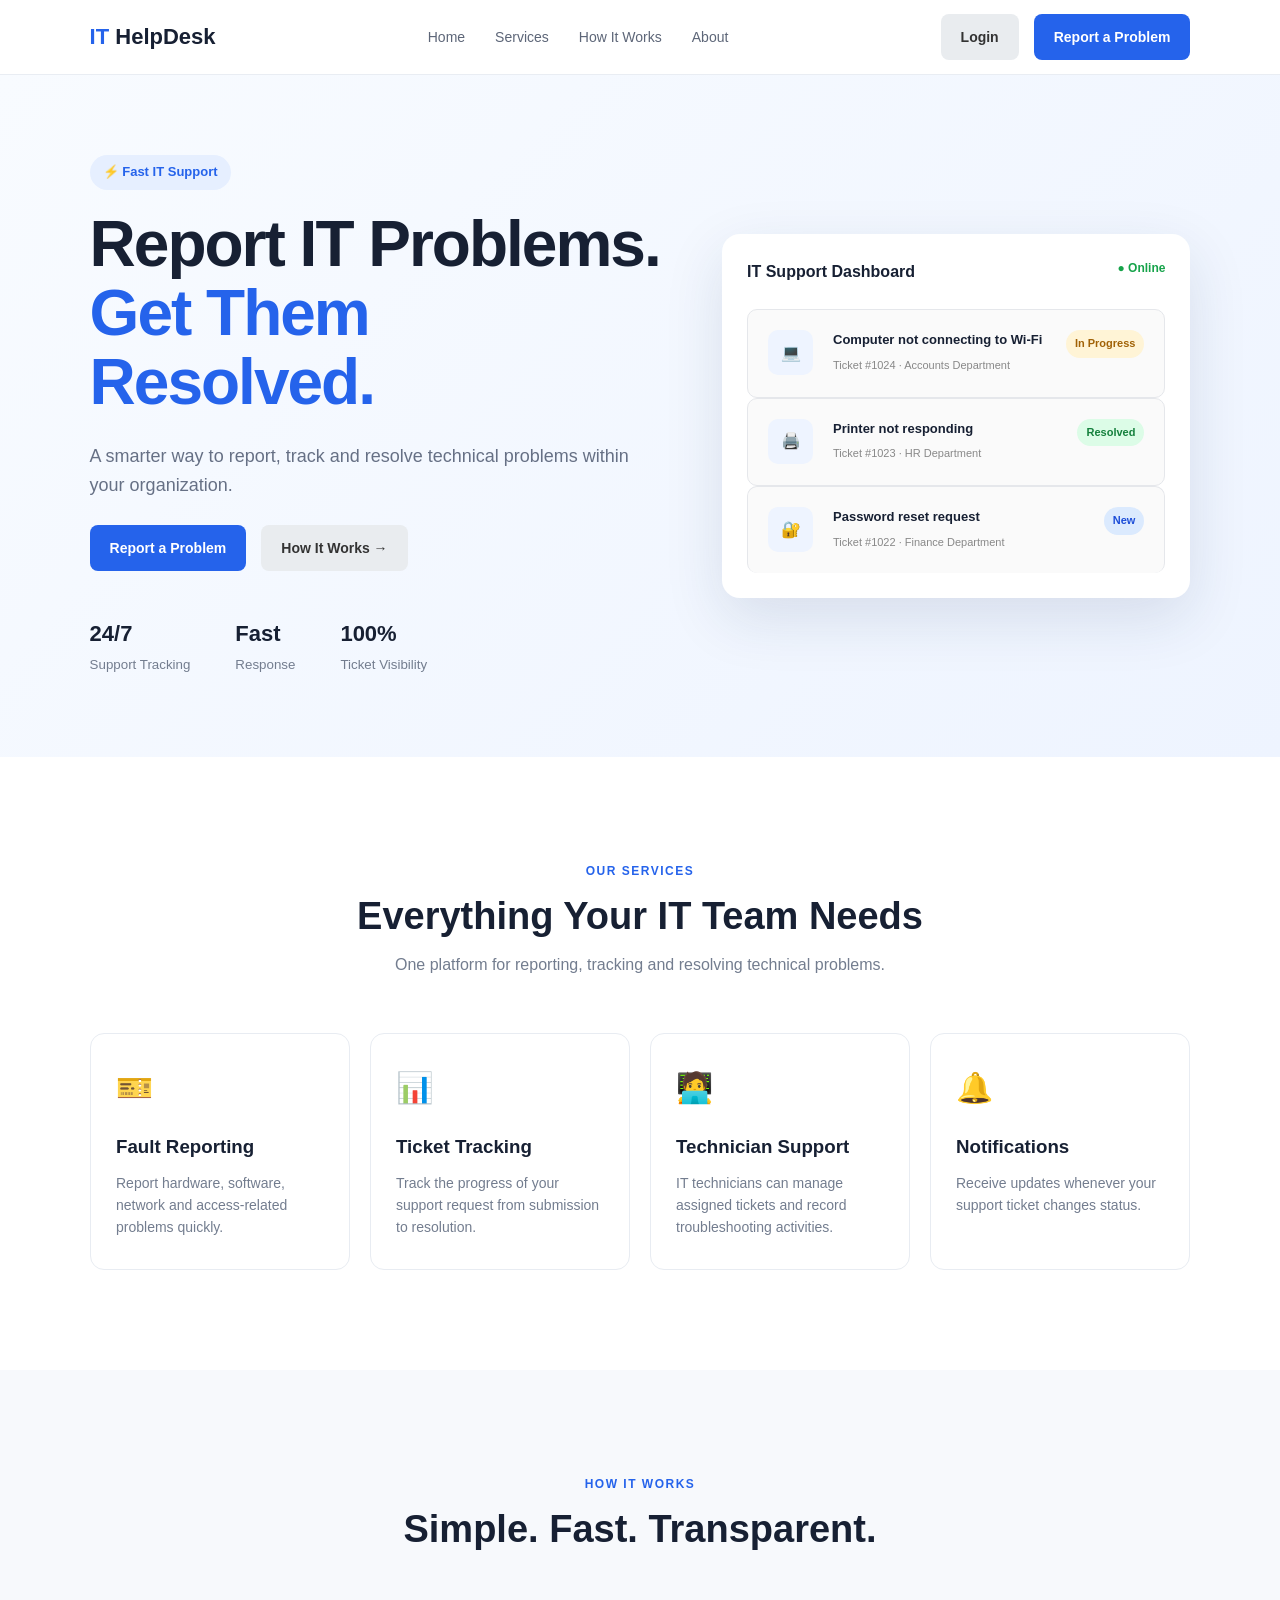
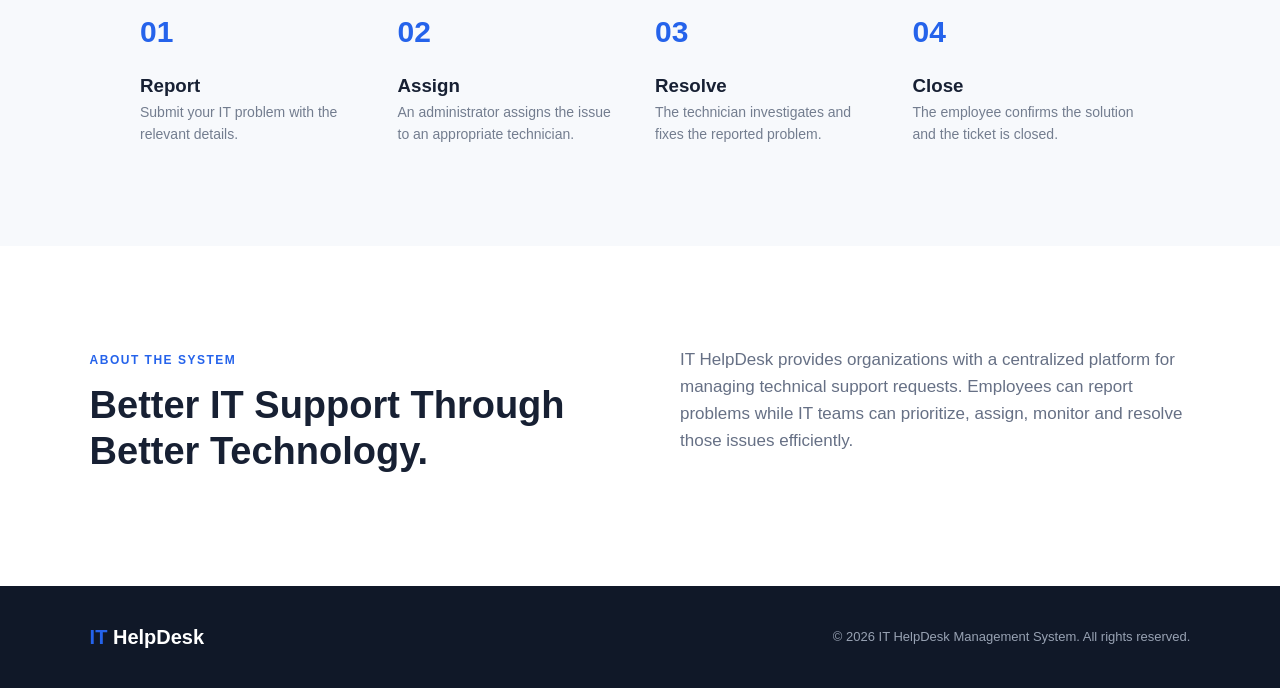
==== index.html @ 7e47dc06 "initial upload" ====
<!DOCTYPE html>
<html lang="en">
<head>
    <meta charset="UTF-8">
    <meta name="viewport" content="width=device-width, initial-scale=1.0">

    <title>IT HelpDesk | Report & Resolve</title>

    <link rel="stylesheet" href="css/style.css">
</head>

<body>

    <!-- Navigation -->
    <header class="navbar">
        <div class="logo">
            <span>IT</span> HelpDesk
        </div>

        <nav>
            <a href="#home">Home</a>
            <a href="#services">Services</a>
            <a href="#how-it-works">How It Works</a>
            <a href="#about">About</a>
        </nav>

        <div class="nav-buttons">
            <a href="login.html" class="secondary-btn">
                Login
            </a>
            <a href="login.html" class="primary-btn">
                Report a Problem
            </a>
        </div>
    </header>


    <!-- Hero Section -->
    <section id="home" class="hero">

        <div class="hero-content">

            <div class="badge">
                ⚡ Fast IT Support
            </div>

            <h1>
                Report IT Problems.
                <span>Get Them Resolved.</span>
            </h1>

            <p>
                A smarter way to report, track and resolve technical
                problems within your organization.
            </p>

            <div class="hero-buttons">
                <a href="login.html" class="primary-btn large">
                    Report a Problem
                </a>

                <a href="#how-it-works" class="secondary-btn">
                    How It Works →
                </a>
            </div>

            <div class="hero-stats">

                <div>
                    <strong>24/7</strong>
                    <small>Support Tracking</small>
                </div>

                <div>
                    <strong>Fast</strong>
                    <small>Response</small>
                </div>

                <div>
                    <strong>100%</strong>
                    <small>Ticket Visibility</small>
                </div>

            </div>

        </div>

        <!-- Dashboard Preview -->
        <div class="dashboard-preview">

            <div class="preview-header">
                <span>IT Support Dashboard</span>
                <span class="online">● Online</span>
            </div>

            <div class="ticket-card">

                <div class="ticket-icon">💻</div>

                <div class="ticket-info">
                    <strong>Computer not connecting to Wi-Fi</strong>
                    <small>Ticket #1024 · Accounts Department</small>
                </div>

                <span class="status progress">
                    In Progress
                </span>

            </div>

            <div class="ticket-card">

                <div class="ticket-icon">🖨️</div>

                <div class="ticket-info">
                    <strong>Printer not responding</strong>
                    <small>Ticket #1023 · HR Department</small>
                </div>

                <span class="status resolved">
                    Resolved
                </span>

            </div>

            <div class="ticket-card">

                <div class="ticket-icon">🔐</div>

                <div class="ticket-info">
                    <strong>Password reset request</strong>
                    <small>Ticket #1022 · Finance Department</small>
                </div>

                <span class="status new">
                    New
                </span>

            </div>

        </div>

    </section>


    <!-- Services -->
    <section id="services" class="section">

        <div class="section-heading">
            <span>OUR SERVICES</span>

            <h2>
                Everything Your IT Team Needs
            </h2>

            <p>
                One platform for reporting, tracking and resolving
                technical problems.
            </p>
        </div>


        <div class="services-grid">

            <a href="login.html" class="service-card">
                <div class="service-icon">🎫</div>
                <h3>Fault Reporting</h3>
                <p>
                    Report hardware, software, network and
                    access-related problems quickly.
                </p>
            </a>


            <a href="login.html" class="service-card">
                <div class="service-icon">📊</div>
                <h3>Ticket Tracking</h3>
                <p>
                    Track the progress of your support request
                    from submission to resolution.
                </p>
            </a>


            <a href="login.html" class="service-card">
                <div class="service-icon">🧑‍💻</div>
                <h3>Technician Support</h3>
                <p>
                    IT technicians can manage assigned tickets
                    and record troubleshooting activities.
                </p>
            </a>


            <a href="login.html" class="service-card">
                <div class="service-icon">🔔</div>
                <h3>Notifications</h3>
                <p>
                    Receive updates whenever your support ticket
                    changes status.
                </p>
            </a>

        </div>

    </section>


    <!-- How it works -->
    <section id="how-it-works" class="how-section">

        <div class="section-heading">
            <span>HOW IT WORKS</span>

            <h2>
                Simple. Fast. Transparent.
            </h2>
        </div>


        <div class="steps">

            <div class="step">
                <div class="step-number">01</div>
                <h3>Report</h3>
                <p>
                    Submit your IT problem with the relevant
                    details.
                </p>
            </div>


            <div class="step">
                <div class="step-number">02</div>
                <h3>Assign</h3>
                <p>
                    An administrator assigns the issue to
                    an appropriate technician.
                </p>
            </div>


            <div class="step">
                <div class="step-number">03</div>
                <h3>Resolve</h3>
                <p>
                    The technician investigates and fixes
                    the reported problem.
                </p>
            </div>


            <div class="step">
                <div class="step-number">04</div>
                <h3>Close</h3>
                <p>
                    The employee confirms the solution and
                    the ticket is closed.
                </p>
            </div>

        </div>

    </section>


    <!-- About -->
    <section id="about" class="about-section">

        <div>
            <span>ABOUT THE SYSTEM</span>

            <h2>
                Better IT Support Through Better Technology.
            </h2>
        </div>

        <p>
            IT HelpDesk provides organizations with a centralized
            platform for managing technical support requests.
            Employees can report problems while IT teams can
            prioritize, assign, monitor and resolve those issues
            efficiently.
        </p>

    </section>


    <!-- Footer -->
    <footer>

        <div class="footer-logo">
            <span>IT</span> HelpDesk
        </div>

        <p>
            © 2026 IT HelpDesk Management System.
            All rights reserved.
        </p>

    </footer>


    <script src="js/script.js"></script>

</body>
</html>
---- css/style.css ----
* {
    margin: 0;
    padding: 0;
    box-sizing: border-box;
}

html {
    scroll-behavior: smooth;
}

body {
    font-family: Arial, Helvetica, sans-serif;
    background: #f7f9fc;
    color: #172033;
    line-height: 1.6;
}

a {
    text-decoration: none;
    color: inherit;
}

/* Navigation */

.navbar {
    height: 75px;
    background: white;
    display: flex;
    align-items: center;
    justify-content: space-between;
    padding: 0 7%;
    border-bottom: 1px solid #e9edf3;
    position: sticky;
    top: 0;
    z-index: 1000;
}

.logo {
    font-size: 22px;
    font-weight: 700;
}

.logo span,
.footer-logo span {
    color: #2563eb;
}

.navbar nav {
    display: flex;
    gap: 30px;
}

.navbar nav a {
    font-size: 14px;
    color: #5d6678;
    transition: 0.3s;
}

.navbar nav a:hover {
    color: #2563eb;
}

.nav-buttons {
    display: flex;
    align-items: center;
    gap: 15px;
}

.login-btn {
    font-size: 14px;
    font-weight: 600;
}

.primary-btn {
    background: #2563eb;
    color: white;
    padding: 11px 20px;
    border-radius: 8px;
    font-size: 14px;
    font-weight: 600;
    display: inline-block;
    transition: 0.3s;
}

.primary-btn:hover {
    background: #1d4ed8;
    transform: translateY(-2px);
}

.large {
    padding: 15px 25px;
}

.secondary-btn {
    border: 1px solid #d9dee8;
    background: white;
    padding: 14px 22px;
    border-radius: 8px;
    font-weight: 600;
    font-size: 14px;
}


/* Hero */

.hero {
    min-height: 650px;
    padding: 80px 7%;
    display: grid;
    grid-template-columns: 1.1fr 0.9fr;
    gap: 60px;
    align-items: center;
    background: linear-gradient(135deg, #f8fbff, #eef4ff);
}

.badge {
    display: inline-block;
    background: #e6efff;
    color: #2563eb;
    padding: 7px 13px;
    border-radius: 20px;
    font-size: 13px;
    font-weight: 600;
    margin-bottom: 20px;
}

.hero h1 {
    font-size: clamp(40px, 5vw, 65px);
    line-height: 1.08;
    letter-spacing: -2px;
    max-width: 700px;
}

.hero h1 span {
    display: block;
    color: #2563eb;
}

.hero p {
    color: #667085;
    max-width: 570px;
    margin: 25px 0;
    font-size: 18px;
}

.hero-buttons {
    display: flex;
    gap: 15px;
    align-items: center;
}

.hero-stats {
    display: flex;
    gap: 45px;
    margin-top: 45px;
}

.hero-stats strong {
    display: block;
    font-size: 22px;
}

.hero-stats small {
    color: #737d8f;
}


/* Dashboard Preview */

.dashboard-preview {
    background: white;
    border-radius: 18px;
    padding: 25px;
    box-shadow: 0 20px 60px rgba(25, 50, 90, 0.12);
}

.preview-header {
    display: flex;
    justify-content: space-between;
    font-weight: 700;
    margin-bottom: 25px;
}

.online {
    color: #16a34a;
    font-size: 12px;
}

.ticket-card {
    display: flex;
    align-items: center;
    gap: 15px;
    padding: 18px 0;
    border-bottom: 1px solid #edf0f4;
}

.ticket-card:last-child {
    border-bottom: none;
}

.ticket-icon {
    width: 45px;
    height: 45px;
    display: grid;
    place-items: center;
    background: #eef4ff;
    border-radius: 10px;
}

.ticket-info {
    flex: 1;
}

.ticket-info strong {
    display: block;
    font-size: 13px;
}

.ticket-info small {
    color: #8a93a3;
    font-size: 11px;
}

.status {
    font-size: 11px;
    padding: 5px 9px;
    border-radius: 20px;
    font-weight: 600;
}

.progress {
    background: #fff4d6;
    color: #a16207;
}

.resolved {
    background: #dcfce7;
    color: #15803d;
}

.new {
    background: #dbeafe;
    color: #1d4ed8;
}


/* General sections */

.section {
    padding: 100px 7%;
    background: white;
}

.section-heading {
    text-align: center;
    max-width: 650px;
    margin: auto;
}

.section-heading span,
.about-section span {
    color: #2563eb;
    font-size: 12px;
    font-weight: 700;
    letter-spacing: 1.5px;
}

.section-heading h2,
.about-section h2 {
    font-size: 38px;
    line-height: 1.2;
    margin: 12px 0;
}

.section-heading p {
    color: #737d8f;
}


/* Services */

.services-grid {
    max-width: 1100px;
    margin: 55px auto 0;
    display: grid;
    grid-template-columns: repeat(4, 1fr);
    gap: 20px;
}

.service-card {
    border: 1px solid #e8ecf2;
    padding: 30px 25px;
    border-radius: 14px;
    transition: 0.3s;
}

.service-card:hover {
    transform: translateY(-6px);
    box-shadow: 0 15px 35px rgba(20, 40, 80, 0.08);
}

.service-icon {
    font-size: 30px;
    margin-bottom: 20px;
}

.service-card h3 {
    margin-bottom: 10px;
}

.service-card p {
    color: #737d8f;
    font-size: 14px;
}


/* How it works */

.how-section {
    padding: 100px 7%;
    background: #f7f9fc;
}

.steps {
    max-width: 1000px;
    margin: 55px auto 0;
    display: grid;
    grid-template-columns: repeat(4, 1fr);
    gap: 30px;
}

.step-number {
    color: #2563eb;
    font-size: 30px;
    font-weight: 700;
    margin-bottom: 15px;
}

.step p {
    color: #737d8f;
    font-size: 14px;
}


/* About */

.about-section {
    padding: 100px 7%;
    display: grid;
    grid-template-columns: 1fr 1fr;
    gap: 80px;
    background: white;
}

.about-section p {
    color: #667085;
    font-size: 17px;
}


/* Footer */

footer {
    padding: 35px 7%;
    background: #101828;
    color: white;
    display: flex;
    justify-content: space-between;
    align-items: center;
}

.footer-logo {
    font-size: 20px;
    font-weight: 700;
}

footer p {
    color: #98a2b3;
    font-size: 13px;
}


/* Responsive */

@media (max-width: 1000px) {

    .navbar nav {
        display: none;
    }

    .hero {
        grid-template-columns: 1fr;
    }

    .services-grid {
        grid-template-columns: repeat(2, 1fr);
    }

    .steps {
        grid-template-columns: repeat(2, 1fr);
    }

    .about-section {
        grid-template-columns: 1fr;
    }
}


@media (max-width: 600px) {

    .navbar {
        padding: 0 5%;
    }

    .nav-buttons .primary-btn {
        display: none;
    }

    .hero {
        padding: 60px 5%;
    }

    .hero h1 {
        font-size: 42px;
    }

    .hero-buttons {
        flex-direction: column;
        align-items: stretch;
    }

    .hero-stats {
        gap: 20px;
        flex-wrap: wrap;
    }

    .services-grid,
    .steps {
        grid-template-columns: 1fr;
    }

    .section,
    .how-section,
    .about-section {
        padding: 70px 5%;
    }

    footer {
        flex-direction: column;
        gap: 15px;
        text-align: center;
    }
}
/* ==========================================
   DASHBOARD
========================================== */

.dashboard-container {
    width: 90%;
    max-width: 1200px;
    margin: 50px auto;
}

.dashboard-header {
    display: flex;
    justify-content: space-between;
    align-items: center;
    gap: 20px;
    margin-bottom: 35px;
}

.dashboard-header h1 {
    margin-bottom: 8px;
}

.dashboard-header p {
    color: #666;
}


/* ==========================================
   BUTTONS
========================================== */

.primary-btn,
.secondary-btn,
.logout-btn {
    border: none;
    cursor: pointer;
    text-decoration: none;
    display: inline-block;
    padding: 12px 20px;
    border-radius: 8px;
    font-weight: 600;
}

.secondary-btn {
    background: #e9ecef;
    color: #333;
}

.logout-btn {
    background: #dc3545;
    color: white;
}


/* ==========================================
   STATS
========================================== */

.stats-grid {
    display: grid;
    grid-template-columns:
        repeat(4, 1fr);

    gap: 20px;

    margin-bottom: 40px;
}

.stat-card {
    background: white;
    padding: 25px;
    border-radius: 12px;
    box-shadow:
        0 4px 15px rgba(0,0,0,0.08);
}

.stat-card h3 {
    color: #666;
    font-size: 15px;
}

.stat-card p {
    font-size: 32px;
    font-weight: bold;
    margin-top: 10px;
}


/* ==========================================
   DASHBOARD SECTION
========================================== */

.dashboard-section {
    background: white;
    padding: 30px;
    border-radius: 12px;
    box-shadow:
        0 4px 15px rgba(0,0,0,0.08);
}

.section-header {
    display: flex;
    justify-content: space-between;
    margin-bottom: 25px;
}


/* ==========================================
   TICKETS
========================================== */

.ticket-list {
    display: flex;
    flex-direction: column;
    gap: 15px;
}

.ticket-card {
    display: flex;
    justify-content: space-between;
    align-items: flex-start;
    gap: 20px;

    padding: 20px;

    border: 1px solid #e5e7eb;

    border-radius: 10px;

    background: #fafafa;
}

.ticket-card h3 {
    margin-bottom: 8px;
}

.ticket-card p {
    color: #555;
    margin: 6px 0;
}

.ticket-card small {
    color: #888;
}


/* ==========================================
   STATUS
========================================== */

.status-badge {
    padding: 7px 13px;
    border-radius: 20px;
    background: #e7f1ff;
    color: #0d6efd;
    font-size: 13px;
    font-weight: bold;
    white-space: nowrap;
}


/* ==========================================
   EMPTY STATE
========================================== */

.empty-state {
    text-align: center;
    padding: 50px 20px;
}

.empty-state p {
    margin: 10px 0 25px;
}


/* ==========================================
   FORM
========================================== */

.form-container {
    width: 90%;
    max-width: 850px;
    margin: 50px auto;
}

.form-header {
    margin-bottom: 30px;
}

.form-header p {
    color: #666;
    margin-top: 10px;
}

.ticket-form {
    background: white;
    padding: 35px;
    border-radius: 12px;

    box-shadow:
        0 4px 15px rgba(0,0,0,0.08);
}

.form-group {
    display: flex;
    flex-direction: column;
    margin-bottom: 20px;
}

.form-group label {
    font-weight: 600;
    margin-bottom: 8px;
}

.form-group input,
.form-group select,
.form-group textarea {
    padding: 13px;

    border: 1px solid #d5d9df;

    border-radius: 7px;

    font-size: 15px;

    font-family: inherit;
}

.form-group textarea {
    resize: vertical;
}

.form-row {
    display: grid;
    grid-template-columns: 1fr 1fr;
    gap: 20px;
}

.form-actions {
    display: flex;
    justify-content: flex-end;
    gap: 12px;
    margin-top: 25px;
}


/* ==========================================
   MOBILE
========================================== */

@media (max-width: 768px) {

    .stats-grid {
        grid-template-columns: 1fr 1fr;
    }

    .dashboard-header {
        flex-direction: column;
        align-items: flex-start;
    }

    .form-row {
        grid-template-columns: 1fr;
    }

    .ticket-card {
        flex-direction: column;
    }

}


@media (max-width: 500px) {

    .stats-grid {
        grid-template-columns: 1fr;
    }

}

/* ==========================================
   AUTHENTICATION PAGES
========================================== */

.auth-page {
    min-height: 100vh;
    background: linear-gradient(135deg, #f8fbff, #eef4ff);
}

.auth-container {
    width: 92%;
    max-width: 520px;
    margin: 60px auto;
}

.auth-card {
    background: #fff;
    padding: 42px;
    border-radius: 18px;
    box-shadow: 0 20px 60px rgba(25, 50, 90, 0.12);
}

.auth-icon {
    width: 56px;
    height: 56px;
    display: grid;
    place-items: center;
    background: #eef4ff;
    border-radius: 14px;
    font-size: 26px;
    margin-bottom: 18px;
}

.page-label {
    display: inline-block;
    color: #2563eb;
    font-size: 11px;
    font-weight: 800;
    letter-spacing: 1.4px;
    margin-bottom: 8px;
}

.auth-card h1 {
    font-size: 34px;
    margin: 5px 0 8px;
}

.auth-subtitle {
    color: #667085;
    margin-bottom: 28px;
}

.auth-form {
    display: flex;
    flex-direction: column;
    gap: 4px;
}

.auth-submit {
    width: 100%;
    border: 0;
    cursor: pointer;
    margin-top: 8px;
}

.auth-footer {
    text-align: center;
    margin-top: 24px;
    color: #667085;
}

.auth-footer a,
.back-link {
    color: #2563eb;
    font-weight: 600;
}

.back-link {
    display: block;
    text-align: center;
    margin-top: 18px;
    font-size: 14px;
}

.form-message {
    padding: 12px 14px;
    border-radius: 8px;
    margin: 8px 0 10px;
    font-size: 14px;
}

.form-message.error {
    background: #fff1f2;
    color: #be123c;
    border: 1px solid #fecdd3;
}

.form-message.success {
    background: #f0fdf4;
    color: #15803d;
    border: 1px solid #bbf7d0;
}

.field-help {
    color: #8a93a3;
    text-align: right;
    margin-top: 4px;
}

.service-card {
    color: inherit;
}

.navbar nav a.active {
    color: #2563eb;
    font-weight: 600;
}

@media (max-width: 600px) {
    .auth-card {
        padding: 28px 22px;
    }

    .auth-card h1 {
        font-size: 29px;
    }
}
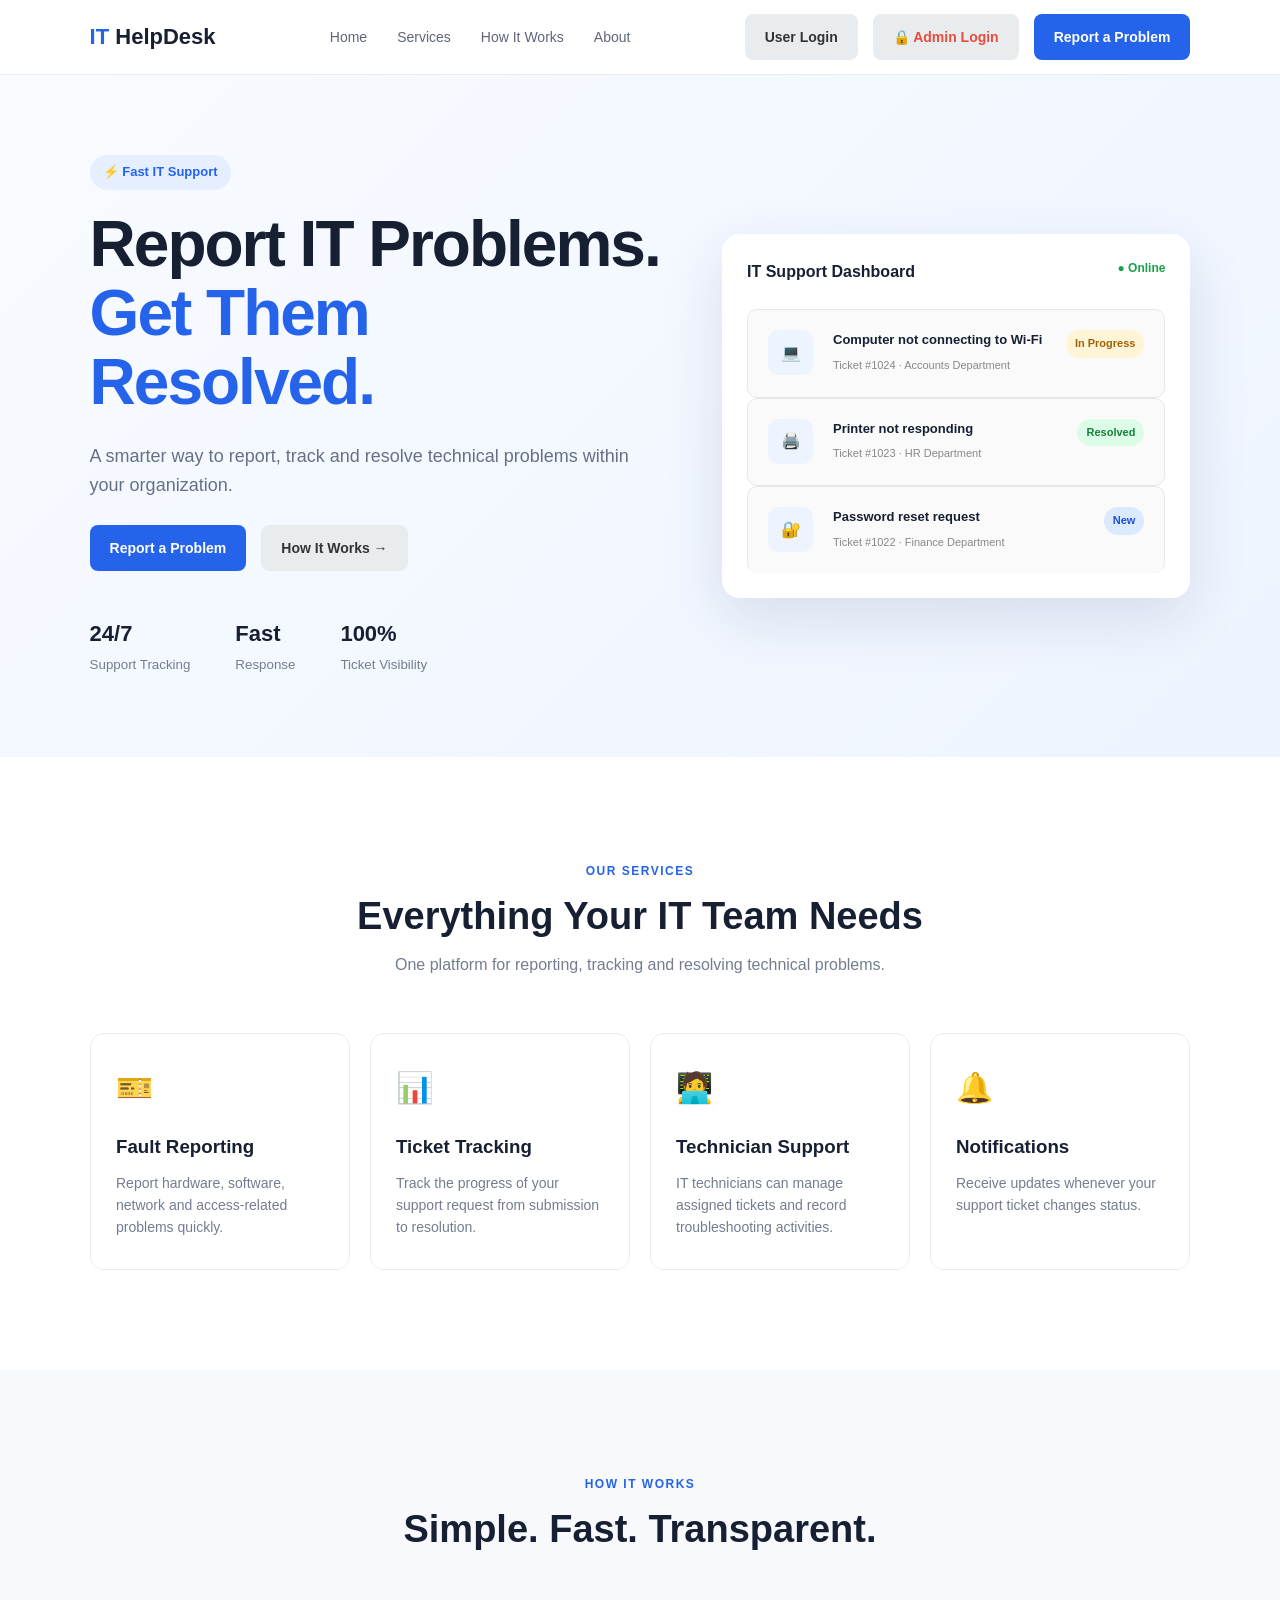
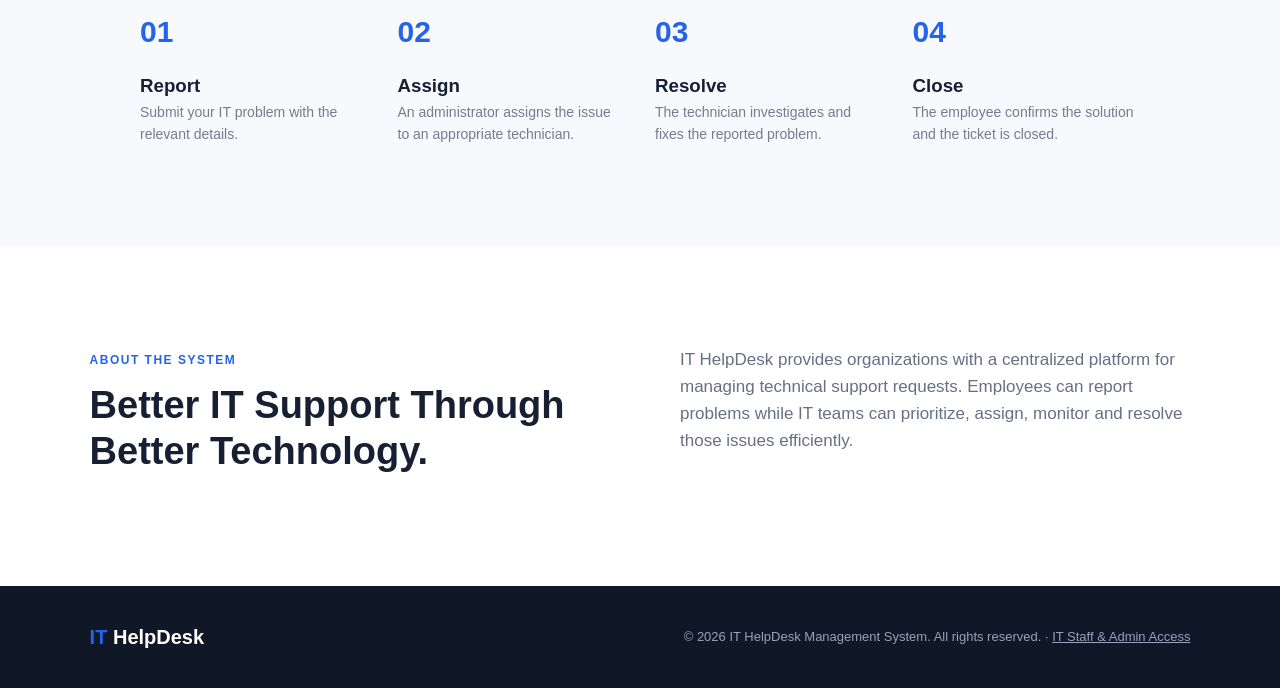
==== commit 25ed330c: "final commit" ====
--- a/index.html
+++ b/index.html
@@ -26,7 +26,10 @@
 
         <div class="nav-buttons">
             <a href="login.html" class="secondary-btn">
-                Login
+                User Login
+            </a>
+            <a href="admin-login.html" class="secondary-btn" style="border-color: #e74c3c; color: #e74c3c;">
+                🔒 Admin Login
             </a>
             <a href="login.html" class="primary-btn">
                 Report a Problem
@@ -182,7 +185,7 @@
             </a>
 
 
-            <a href="login.html" class="service-card">
+            <a href="admin-login.html" class="service-card">
                 <div class="service-icon">🧑‍💻</div>
                 <h3>Technician Support</h3>
                 <p>
@@ -294,8 +297,8 @@
         </div>
 
         <p>
-            © 2026 IT HelpDesk Management System.
-            All rights reserved.
+            © 2026 IT HelpDesk Management System. All rights reserved.
+            · <a href="admin-login.html" style="color: #94a3b8; text-decoration: underline;">IT Staff & Admin Access</a>
         </p>
 
     </footer>
--- a/css/style.css
+++ b/css/style.css
@@ -858,3 +858,48 @@
         font-size: 29px;
     }
 }
+/* Admin Layout & Sidebar */
+.badge-admin { background: #e74c3c; color: #fff; padding: 2px 6px; font-size: 0.7rem; border-radius: 4px; margin-left: 5px; }
+.admin-navbar { display: flex; justify-content: space-between; align-items: center; border-bottom: 1px solid #e0e0e0; }
+.btn-sm { padding: 6px 12px; font-size: 0.85rem; }
+
+.admin-layout { display: flex; min-height: calc(100vh - 60px); }
+.sidebar { width: 220px; background: #1e293b; color: #fff; padding: 20px 0; }
+.sidebar-nav a { display: block; color: #94a3b8; padding: 12px 20px; text-decoration: none; font-size: 0.95rem; }
+.sidebar-nav a:hover, .sidebar-nav a.active { background: #334155; color: #fff; }
+
+.admin-main { flex: 1; padding: 25px; background: #f8fafc; }
+
+/* Dashboard Cards */
+.stats-grid { display: grid; grid-template-columns: repeat(auto-fit, minmax(200px, 1fr)); gap: 15px; margin-bottom: 25px; }
+.stat-card { background: #fff; padding: 20px; border-radius: 8px; box-shadow: 0 2px 4px rgba(0,0,0,0.05); border-left: 4px solid #94a3b8; }
+.stat-card.border-yellow { border-left-color: #f1c40f; }
+.stat-card.border-blue { border-left-color: #3498db; }
+.stat-card.border-green { border-left-color: #2ecc71; }
+.stat-number { font-size: 1.8rem; font-weight: bold; margin: 5px 0; }
+.stat-desc { font-size: 0.8rem; color: #64748b; }
+
+/* Admin Table */
+.table-container { background: #fff; border-radius: 8px; padding: 20px; box-shadow: 0 2px 4px rgba(0,0,0,0.05); }
+.table-header { display: flex; justify-content: space-between; align-items: center; margin-bottom: 15px; flex-wrap: wrap; gap: 10px; }
+.filter-controls { display: flex; gap: 10px; }
+.filter-controls input, .filter-controls select { padding: 8px 12px; border: 1px solid #cbd5e1; border-radius: 6px; }
+
+.admin-table { width: 100%; border-collapse: collapse; text-align: left; font-size: 0.9rem; }
+.admin-table th, .admin-table td { padding: 12px 10px; border-bottom: 1px solid #e2e8f0; }
+.admin-table th { background: #f1f5f9; color: #475569; }
+
+/* Status & Priority Pills */
+.status-pill { padding: 4px 8px; border-radius: 12px; font-size: 0.75rem; font-weight: 600; }
+.status-pill.new { background: #fef3c7; color: #d97706; }
+.status-pill.progress { background: #e0f2fe; color: #0284c7; }
+.status-pill.resolved { background: #dcfce7; color: #15803d; }
+
+.priority-badge { font-size: 0.75rem; font-weight: bold; }
+.priority-badge.medium { color: #d97706; }
+.priority-badge.high { color: #ea580c; }
+.priority-badge.urgent { color: #dc2626; }
+
+.tech-select { padding: 4px; border-radius: 4px; border: 1px solid #cbd5e1; }
+.btn-action { padding: 5px 12px; background: #2563eb; color: #fff; border: none; border-radius: 4px; cursor: pointer; }
+.btn-action:hover { background: #1d4ed8; }
